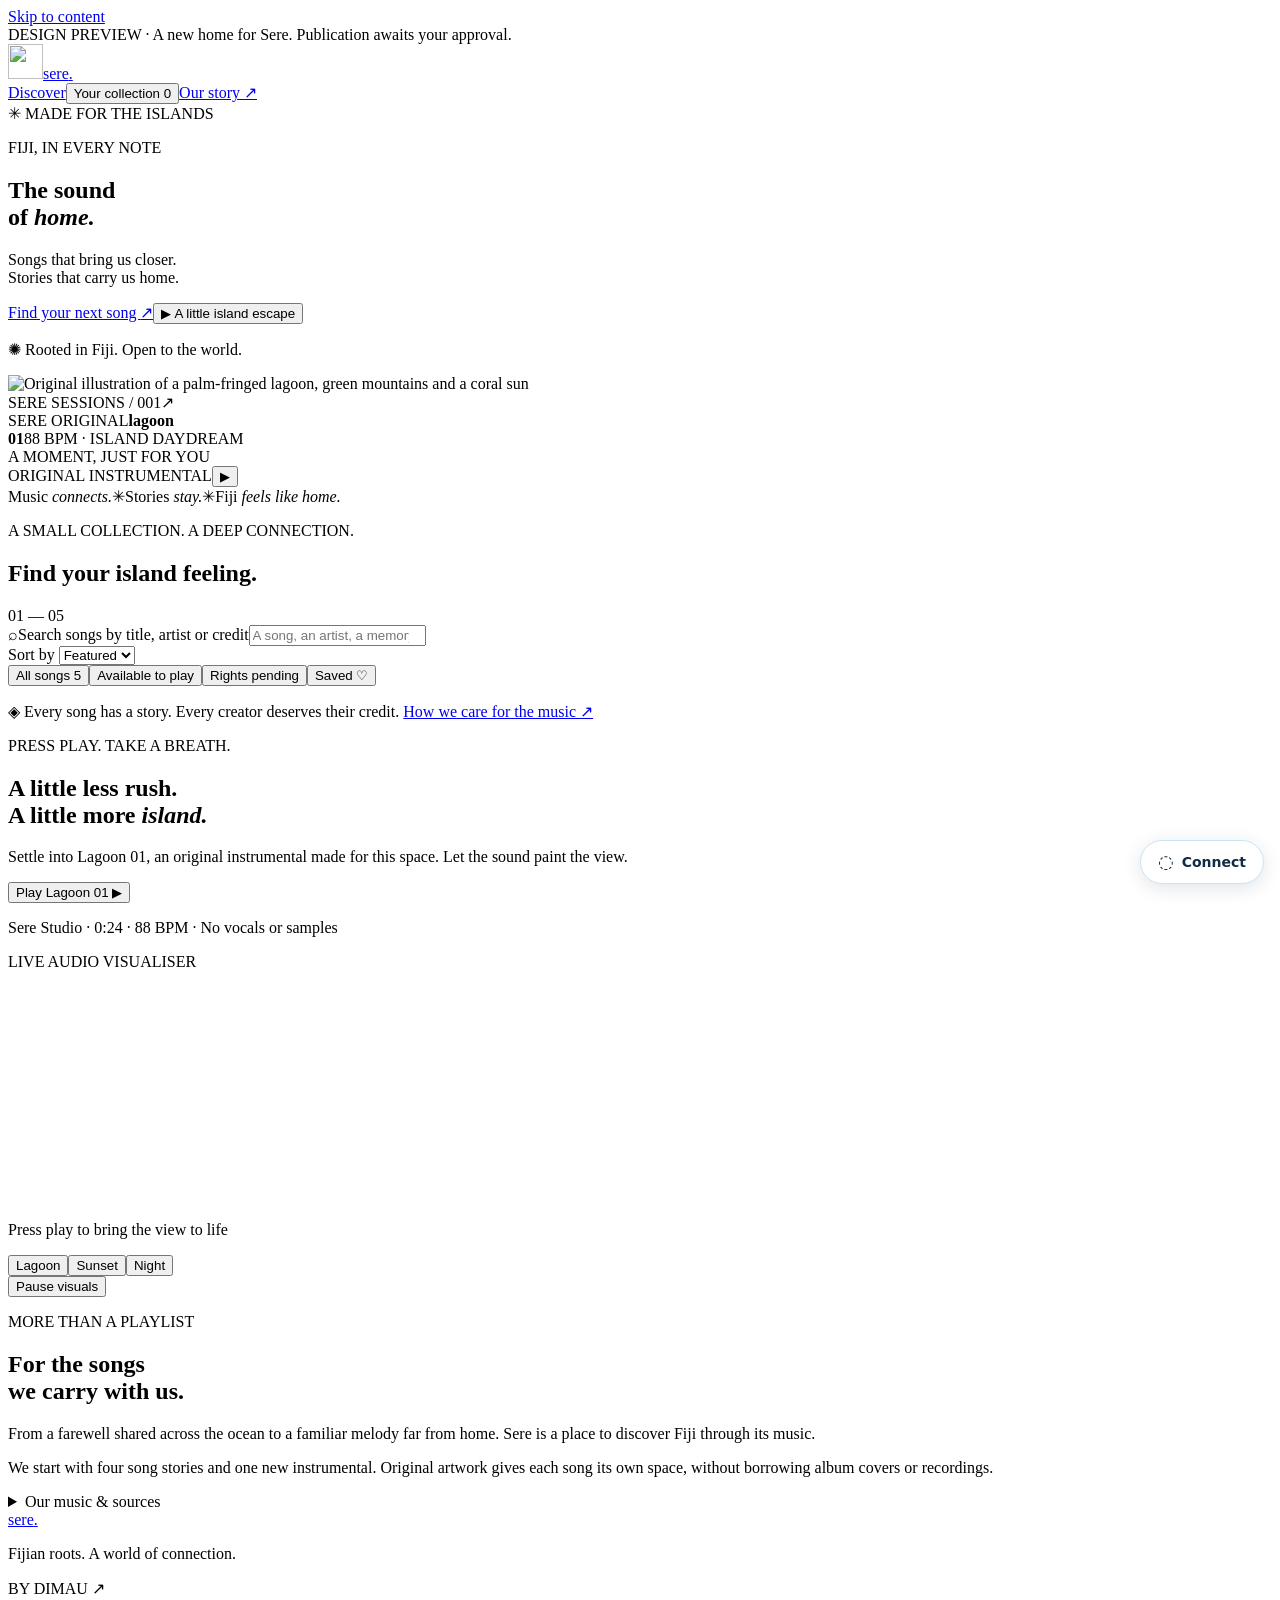
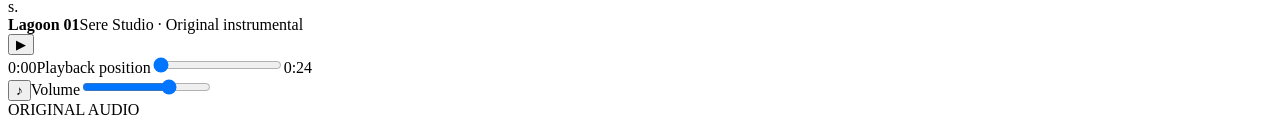
==== index.html @ 414329f2 "Add shared community chat, groups, boards and call entry points" ====
<!doctype html>
<html lang="en">
<head>
<meta charset="utf-8"><meta name="viewport" content="width=device-width,initial-scale=1">
<title>Sere — The sound of home</title>
<meta name="description" content="Discover Fiji through music. Explore song stories, save your favourites and unwind with an original Sere listening experience.">
<meta name="theme-color" content="#123e39"><meta name="robots" content="noindex,nofollow">
<meta property="og:title" content="Sere — The sound of home"><meta property="og:description" content="Fijian songs, stories and a little island feeling."><meta property="og:image" content="/assets/lagoon.svg">
<link rel="icon" type="image/svg+xml" href="assets/icon.svg"><link rel="stylesheet" href="style.css">
<script src="songs.js" defer></script><script src="rights.js" defer></script><script src="app.js" defer></script>
</head>
<body>
<a class="skip" href="#main">Skip to content</a>
<div class="preview-note">DESIGN PREVIEW <span>·</span> A new home for Sere. Publication awaits your approval.</div>
<header class="site-header wrap">
<a class="brand" href="#" aria-label="Sere home"><img src="assets/icon.svg" alt="" width="35" height="35"><span>sere<span class="brand-dot">.</span></span></a>
<nav aria-label="Main navigation"><a class="nav-active" href="#discover">Discover</a><button id="saved-nav" type="button">Your collection <span id="saved-count">0</span></button><a href="#about">Our story <span aria-hidden="true">↗</span></a></nav>
<span class="origin"><span aria-hidden="true">✳</span> MADE FOR THE ISLANDS</span>
</header>
<main id="main" class="wrap" tabindex="-1">
<section class="hero" aria-labelledby="hero-title">
<div class="hero-copy"><p class="eyebrow"><span class="small-line"></span> FIJI, IN EVERY NOTE</p><h1 id="hero-title">The sound<br>of <em>home.</em></h1><p class="hero-description">Songs that bring us closer.<br>Stories that carry us home.</p><div class="hero-actions"><a class="button primary" href="#discover">Find your next song <span aria-hidden="true">↗</span></a><button class="text-button" id="hero-play" type="button"><span class="play-round" aria-hidden="true">▶</span> A little island escape</button></div><p class="hero-footnote"><span aria-hidden="true">✺</span> Rooted in Fiji. Open to the world.</p></div>
<div class="hero-art" id="hero-art"><img class="lagoon" src="assets/lagoon.svg" width="900" height="740" alt="Original illustration of a palm-fringed lagoon, green mountains and a coral sun"><div class="art-top"><span>SERE SESSIONS / 001</span><span aria-hidden="true">↗</span></div><div class="vinyl" aria-hidden="true"><div class="record-label"><span>SERE ORIGINAL</span><strong>lagoon<br>01</strong><span>88 BPM · ISLAND DAYDREAM</span></div></div><span class="art-side" aria-hidden="true">A MOMENT, JUST FOR YOU</span><div class="art-bottom"><span class="art-capsule"><span class="status-dot"></span> ORIGINAL INSTRUMENTAL</span><button id="art-play" type="button" class="art-play" aria-label="Play Lagoon 01">▶</button></div></div>
</section>
<div class="culture-strip" aria-label="Sere values"><span>Music <i>connects.</i></span><span class="strip-flower" aria-hidden="true">✳</span><span>Stories <i>stay.</i></span><span class="strip-flower" aria-hidden="true">✳</span><span>Fiji <i>feels like home.</i></span></div>
<section id="discover" class="discovery" aria-labelledby="discover-title">
<div class="section-heading"><div><p class="eyebrow">A SMALL COLLECTION. A DEEP CONNECTION.</p><h2 id="discover-title">Find your island feeling<span class="green-dot">.</span></h2></div><span class="collection-number">01 — 05</span></div>
<div class="search-row"><div class="search-box"><span aria-hidden="true">⌕</span><label class="sr-only" for="q">Search songs by title, artist or credit</label><input id="q" type="search" placeholder="A song, an artist, a memory…" autocomplete="off"><button id="clear-search" type="button" aria-label="Clear search" hidden>×</button></div><label class="sort-label" for="sort">Sort by <select id="sort"><option value="featured">Featured</option><option value="az">Title A–Z</option></select></label></div>
<div class="filter-row"><div class="filters" role="group" aria-label="Filter collection"><button class="chip active" data-filter="all" aria-pressed="true">All songs <span>5</span></button><button class="chip" data-filter="available" aria-pressed="false">Available to play</button><button class="chip" data-filter="pending" aria-pressed="false">Rights pending</button><button class="chip" data-filter="saved" aria-pressed="false">Saved <span aria-hidden="true">♡</span></button></div><p id="count" class="count" role="status" aria-live="polite"></p></div>
<div id="songs" class="song-grid"></div>
<div id="empty" class="empty" hidden><span aria-hidden="true">⌕</span><h3>No songs here just yet</h3><p id="empty-copy">Try another title or artist, or explore the whole collection.</p><button id="reset" class="button primary" type="button">Explore all songs</button></div>
<noscript><link rel="stylesheet" href="noscript.css"><p class="notice">Enable JavaScript for interactive search and saved songs. The original instrumental is available below. Existing references: <a href="https://www.foreignaffairs.gov.fj/fiji-embassy-in-brussels-belgium/national-anthem-of-fiji/">Meda Dau Doka</a>, <a href="https://en.wikipedia.org/wiki/Isa_Lei">Isa Lei</a>, <a href="https://traditionalfijiansongs.wordpress.com/2019/05/12/bula-maleya/">Bula Maleya</a>, <a href="https://www.youtube.com/watch?v=ndhne14rzJs">Loma ni Buca</a>.</p></noscript>
<p class="collection-note"><span aria-hidden="true">◈</span> Every song has a story. Every creator deserves their credit. <a href="#about">How we care for the music <span aria-hidden="true">↗</span></a></p>
</section>
<section class="session" id="session" aria-labelledby="session-title"><div class="session-copy"><p class="eyebrow">PRESS PLAY. TAKE A BREATH.</p><h2 id="session-title">A little less rush.<br>A little more <em>island.</em></h2><p>Settle into Lagoon 01, an original instrumental made for this space. Let the sound paint the view.</p><button class="button light" id="session-play" type="button">Play Lagoon 01 <span aria-hidden="true">▶</span></button><p class="session-meta">Sere Studio · 0:24 · 88 BPM · No vocals or samples</p></div><div class="session-visual" id="session-visual"><span class="visual-label">LIVE AUDIO VISUALISER</span><div class="visual-sun" aria-hidden="true"></div><canvas id="visualiser" width="600" height="230" aria-label="Audio spectrum visualisation, decorative"></canvas><p class="visual-prompt" id="visual-prompt">Press play to bring the view to life</p><div class="visual-controls"><div role="group" aria-label="Visualiser colour"><button class="scene active" data-scene="lagoon" aria-pressed="true">Lagoon</button><button class="scene" data-scene="sunset" aria-pressed="false">Sunset</button><button class="scene" data-scene="night" aria-pressed="false">Night</button></div><button id="motion" class="motion" type="button" aria-pressed="false">Pause visuals</button></div></div></section>
<section class="about" id="about" aria-labelledby="about-title"><div><p class="eyebrow">MORE THAN A PLAYLIST</p><h2 id="about-title">For the songs<br>we carry with us.</h2></div><div><p class="about-lead">From a farewell shared across the ocean to a familiar melody far from home. Sere is a place to discover Fiji through its music.</p><p>We start with four song stories and one new instrumental. Original artwork gives each song its own space, without borrowing album covers or recordings.</p><details><summary>Our music &amp; sources</summary><p>“Available to play” means Sere has an original or documented licensed recording. “Rights pending” means you can explore the song’s credits and reference, while lyrics, translations and recordings stay out of this preview until rights evidence is recorded. A source link is attribution, not a licence. The supplied catalogue is preserved in the repository.</p><p>Lagoon 01 is a new, computer-sequenced instrumental, without samples, vocals or a traditional-song claim. The illustrations and abstract cover designs were created for Sere.</p></details></div></section>
<footer><a class="brand" href="#" aria-label="Sere home">sere<span class="brand-dot">.</span></a><p>Fijian roots. A world of connection.</p><span>BY DIMAU <span aria-hidden="true">↗</span></span></footer>
</main>
<div class="player" role="region" aria-label="Music player"><div class="now-playing"><div class="mini-cover" aria-hidden="true">s.</div><div><strong>Lagoon 01</strong><span>Sere Studio · Original instrumental</span></div></div><button id="player-play" class="transport" type="button" aria-label="Play Lagoon 01">▶</button><div class="seek-group"><output id="elapsed" for="seek">0:00</output><label class="sr-only" for="seek">Playback position</label><input id="seek" type="range" min="0" max="24" step="0.1" value="0" aria-valuetext="0 minutes 0 seconds"><span id="duration">0:24</span></div><div class="volume-group"><button id="mute" type="button" aria-label="Mute audio" aria-pressed="false">♪</button><label class="sr-only" for="volume">Volume</label><input id="volume" type="range" min="0" max="1" step="0.05" value="0.7"></div><span class="player-original">ORIGINAL AUDIO</span></div>
<audio id="audio" src="assets/lagoon-01.mp3" preload="none" controls hidden></audio>
<dialog id="song-dialog" aria-labelledby="dialog-title"><button id="close-dialog" class="dialog-close" type="button" aria-label="Close song details">×</button><div id="dialog-content"></div></dialog>
<p class="toast" id="toast" role="status" aria-live="polite"></p>
<script src="/dimau-connect.js?v=20261025" data-app="sere" data-label="Sere" defer></script>
</body></html>
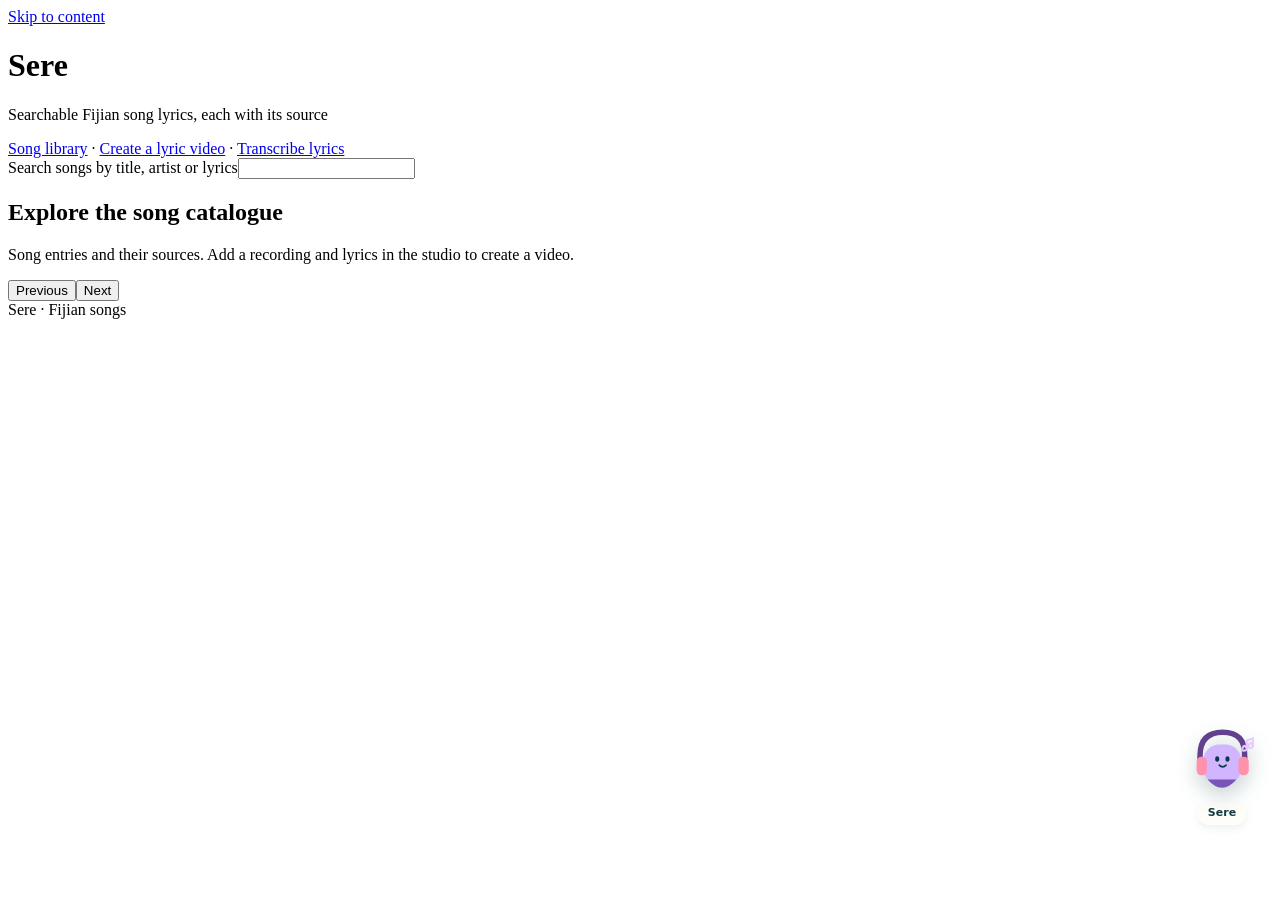
==== commit 366c34bc: "Install the customised Dimau app companion" ====
--- a/index.html
+++ b/index.html
@@ -1,44 +1,7 @@
-<!doctype html>
-<html lang="en">
-<head>
-<meta charset="utf-8"><meta name="viewport" content="width=device-width,initial-scale=1">
-<title>Sere — The sound of home</title>
-<meta name="description" content="Discover Fiji through music. Explore song stories, save your favourites and unwind with an original Sere listening experience.">
-<meta name="theme-color" content="#123e39"><meta name="robots" content="noindex,nofollow">
-<meta property="og:title" content="Sere — The sound of home"><meta property="og:description" content="Fijian songs, stories and a little island feeling."><meta property="og:image" content="/assets/lagoon.svg">
-<link rel="icon" type="image/svg+xml" href="assets/icon.svg"><link rel="stylesheet" href="style.css">
-<script src="songs.js" defer></script><script src="rights.js" defer></script><script src="app.js" defer></script>
-</head>
-<body>
-<a class="skip" href="#main">Skip to content</a>
-<div class="preview-note">DESIGN PREVIEW <span>·</span> A new home for Sere. Publication awaits your approval.</div>
-<header class="site-header wrap">
-<a class="brand" href="#" aria-label="Sere home"><img src="assets/icon.svg" alt="" width="35" height="35"><span>sere<span class="brand-dot">.</span></span></a>
-<nav aria-label="Main navigation"><a class="nav-active" href="#discover">Discover</a><button id="saved-nav" type="button">Your collection <span id="saved-count">0</span></button><a href="#about">Our story <span aria-hidden="true">↗</span></a></nav>
-<span class="origin"><span aria-hidden="true">✳</span> MADE FOR THE ISLANDS</span>
-</header>
-<main id="main" class="wrap" tabindex="-1">
-<section class="hero" aria-labelledby="hero-title">
-<div class="hero-copy"><p class="eyebrow"><span class="small-line"></span> FIJI, IN EVERY NOTE</p><h1 id="hero-title">The sound<br>of <em>home.</em></h1><p class="hero-description">Songs that bring us closer.<br>Stories that carry us home.</p><div class="hero-actions"><a class="button primary" href="#discover">Find your next song <span aria-hidden="true">↗</span></a><button class="text-button" id="hero-play" type="button"><span class="play-round" aria-hidden="true">▶</span> A little island escape</button></div><p class="hero-footnote"><span aria-hidden="true">✺</span> Rooted in Fiji. Open to the world.</p></div>
-<div class="hero-art" id="hero-art"><img class="lagoon" src="assets/lagoon.svg" width="900" height="740" alt="Original illustration of a palm-fringed lagoon, green mountains and a coral sun"><div class="art-top"><span>SERE SESSIONS / 001</span><span aria-hidden="true">↗</span></div><div class="vinyl" aria-hidden="true"><div class="record-label"><span>SERE ORIGINAL</span><strong>lagoon<br>01</strong><span>88 BPM · ISLAND DAYDREAM</span></div></div><span class="art-side" aria-hidden="true">A MOMENT, JUST FOR YOU</span><div class="art-bottom"><span class="art-capsule"><span class="status-dot"></span> ORIGINAL INSTRUMENTAL</span><button id="art-play" type="button" class="art-play" aria-label="Play Lagoon 01">▶</button></div></div>
-</section>
-<div class="culture-strip" aria-label="Sere values"><span>Music <i>connects.</i></span><span class="strip-flower" aria-hidden="true">✳</span><span>Stories <i>stay.</i></span><span class="strip-flower" aria-hidden="true">✳</span><span>Fiji <i>feels like home.</i></span></div>
-<section id="discover" class="discovery" aria-labelledby="discover-title">
-<div class="section-heading"><div><p class="eyebrow">A SMALL COLLECTION. A DEEP CONNECTION.</p><h2 id="discover-title">Find your island feeling<span class="green-dot">.</span></h2></div><span class="collection-number">01 — 05</span></div>
-<div class="search-row"><div class="search-box"><span aria-hidden="true">⌕</span><label class="sr-only" for="q">Search songs by title, artist or credit</label><input id="q" type="search" placeholder="A song, an artist, a memory…" autocomplete="off"><button id="clear-search" type="button" aria-label="Clear search" hidden>×</button></div><label class="sort-label" for="sort">Sort by <select id="sort"><option value="featured">Featured</option><option value="az">Title A–Z</option></select></label></div>
-<div class="filter-row"><div class="filters" role="group" aria-label="Filter collection"><button class="chip active" data-filter="all" aria-pressed="true">All songs <span>5</span></button><button class="chip" data-filter="available" aria-pressed="false">Available to play</button><button class="chip" data-filter="pending" aria-pressed="false">Rights pending</button><button class="chip" data-filter="saved" aria-pressed="false">Saved <span aria-hidden="true">♡</span></button></div><p id="count" class="count" role="status" aria-live="polite"></p></div>
-<div id="songs" class="song-grid"></div>
-<div id="empty" class="empty" hidden><span aria-hidden="true">⌕</span><h3>No songs here just yet</h3><p id="empty-copy">Try another title or artist, or explore the whole collection.</p><button id="reset" class="button primary" type="button">Explore all songs</button></div>
-<noscript><link rel="stylesheet" href="noscript.css"><p class="notice">Enable JavaScript for interactive search and saved songs. The original instrumental is available below. Existing references: <a href="https://www.foreignaffairs.gov.fj/fiji-embassy-in-brussels-belgium/national-anthem-of-fiji/">Meda Dau Doka</a>, <a href="https://en.wikipedia.org/wiki/Isa_Lei">Isa Lei</a>, <a href="https://traditionalfijiansongs.wordpress.com/2019/05/12/bula-maleya/">Bula Maleya</a>, <a href="https://www.youtube.com/watch?v=ndhne14rzJs">Loma ni Buca</a>.</p></noscript>
-<p class="collection-note"><span aria-hidden="true">◈</span> Every song has a story. Every creator deserves their credit. <a href="#about">How we care for the music <span aria-hidden="true">↗</span></a></p>
-</section>
-<section class="session" id="session" aria-labelledby="session-title"><div class="session-copy"><p class="eyebrow">PRESS PLAY. TAKE A BREATH.</p><h2 id="session-title">A little less rush.<br>A little more <em>island.</em></h2><p>Settle into Lagoon 01, an original instrumental made for this space. Let the sound paint the view.</p><button class="button light" id="session-play" type="button">Play Lagoon 01 <span aria-hidden="true">▶</span></button><p class="session-meta">Sere Studio · 0:24 · 88 BPM · No vocals or samples</p></div><div class="session-visual" id="session-visual"><span class="visual-label">LIVE AUDIO VISUALISER</span><div class="visual-sun" aria-hidden="true"></div><canvas id="visualiser" width="600" height="230" aria-label="Audio spectrum visualisation, decorative"></canvas><p class="visual-prompt" id="visual-prompt">Press play to bring the view to life</p><div class="visual-controls"><div role="group" aria-label="Visualiser colour"><button class="scene active" data-scene="lagoon" aria-pressed="true">Lagoon</button><button class="scene" data-scene="sunset" aria-pressed="false">Sunset</button><button class="scene" data-scene="night" aria-pressed="false">Night</button></div><button id="motion" class="motion" type="button" aria-pressed="false">Pause visuals</button></div></div></section>
-<section class="about" id="about" aria-labelledby="about-title"><div><p class="eyebrow">MORE THAN A PLAYLIST</p><h2 id="about-title">For the songs<br>we carry with us.</h2></div><div><p class="about-lead">From a farewell shared across the ocean to a familiar melody far from home. Sere is a place to discover Fiji through its music.</p><p>We start with four song stories and one new instrumental. Original artwork gives each song its own space, without borrowing album covers or recordings.</p><details><summary>Our music &amp; sources</summary><p>“Available to play” means Sere has an original or documented licensed recording. “Rights pending” means you can explore the song’s credits and reference, while lyrics, translations and recordings stay out of this preview until rights evidence is recorded. A source link is attribution, not a licence. The supplied catalogue is preserved in the repository.</p><p>Lagoon 01 is a new, computer-sequenced instrumental, without samples, vocals or a traditional-song claim. The illustrations and abstract cover designs were created for Sere.</p></details></div></section>
-<footer><a class="brand" href="#" aria-label="Sere home">sere<span class="brand-dot">.</span></a><p>Fijian roots. A world of connection.</p><span>BY DIMAU <span aria-hidden="true">↗</span></span></footer>
-</main>
-<div class="player" role="region" aria-label="Music player"><div class="now-playing"><div class="mini-cover" aria-hidden="true">s.</div><div><strong>Lagoon 01</strong><span>Sere Studio · Original instrumental</span></div></div><button id="player-play" class="transport" type="button" aria-label="Play Lagoon 01">▶</button><div class="seek-group"><output id="elapsed" for="seek">0:00</output><label class="sr-only" for="seek">Playback position</label><input id="seek" type="range" min="0" max="24" step="0.1" value="0" aria-valuetext="0 minutes 0 seconds"><span id="duration">0:24</span></div><div class="volume-group"><button id="mute" type="button" aria-label="Mute audio" aria-pressed="false">♪</button><label class="sr-only" for="volume">Volume</label><input id="volume" type="range" min="0" max="1" step="0.05" value="0.7"></div><span class="player-original">ORIGINAL AUDIO</span></div>
-<audio id="audio" src="assets/lagoon-01.mp3" preload="none" controls hidden></audio>
-<dialog id="song-dialog" aria-labelledby="dialog-title"><button id="close-dialog" class="dialog-close" type="button" aria-label="Close song details">×</button><div id="dialog-content"></div></dialog>
-<p class="toast" id="toast" role="status" aria-live="polite"></p>
-<script src="/dimau-connect.js?v=20261025" data-app="sere" data-label="Sere" defer></script>
+<!doctype html><html lang="en"><head><meta charset="utf-8"><meta name="viewport" content="width=device-width,initial-scale=1"><title>Sere</title><link rel="stylesheet" href="style.css"></head>
+<body><a class="skip" href="#main">Skip to content</a><header><h1>Sere</h1><p>Searchable Fijian song lyrics, each with its source</p><nav aria-label="Main"><a href="index.html" aria-current="page">Song library</a> · <a href="studio.html">Create a lyric video</a> · <a href="studio.html?output=lyrics">Transcribe lyrics</a></nav></header>
+<main id="main"><label for="q">Search songs by title, artist or lyrics</label><input id="q" type="search" autocomplete="off"><p id="count" aria-live="polite"></p><ul id="list"></ul><div id="songs"></div><section aria-labelledby="catalogue-heading"><h2 id="catalogue-heading">Explore the song catalogue</h2><p id="catalogue-overview">Song entries and their sources. Add a recording and lyrics in the studio to create a video.</p><p id="catalogue-count" aria-live="polite"></p><nav class="catalogue-pages" aria-label="Catalogue pages"><button type="button" id="catalogue-previous" aria-controls="catalogue">Previous</button><span id="catalogue-page"></span><button type="button" id="catalogue-next" aria-controls="catalogue">Next</button></nav><div id="catalogue"></div></section></main>
+<footer>Sere · Fijian songs</footer>
+<script src="songs.js"></script><script src="catalogue.js"></script><script src="app.js"></script><script src="/dimau-companion.js?v=20261025b" data-app="sere" defer></script>
 </body></html>
+
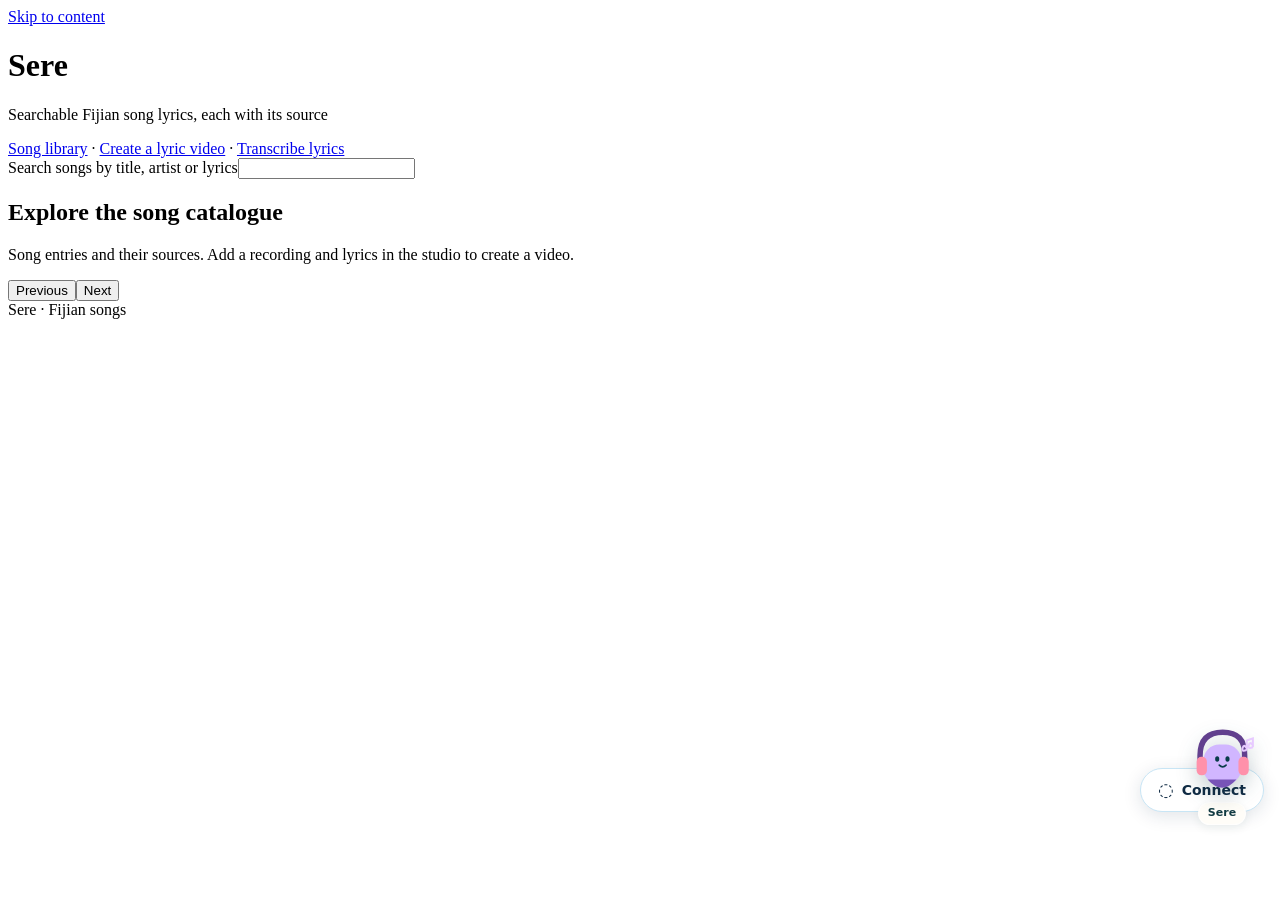
==== commit e4125a86: "Add isolated shared audio and video call entry" ====
--- a/index.html
+++ b/index.html
@@ -3,5 +3,6 @@
 <main id="main"><label for="q">Search songs by title, artist or lyrics</label><input id="q" type="search" autocomplete="off"><p id="count" aria-live="polite"></p><ul id="list"></ul><div id="songs"></div><section aria-labelledby="catalogue-heading"><h2 id="catalogue-heading">Explore the song catalogue</h2><p id="catalogue-overview">Song entries and their sources. Add a recording and lyrics in the studio to create a video.</p><p id="catalogue-count" aria-live="polite"></p><nav class="catalogue-pages" aria-label="Catalogue pages"><button type="button" id="catalogue-previous" aria-controls="catalogue">Previous</button><span id="catalogue-page"></span><button type="button" id="catalogue-next" aria-controls="catalogue">Next</button></nav><div id="catalogue"></div></section></main>
 <footer>Sere · Fijian songs</footer>
 <script src="songs.js"></script><script src="catalogue.js"></script><script src="app.js"></script><script src="/dimau-companion.js?v=20261025b" data-app="sere" defer></script>
+<script src="/dimau-connect.js?v=20261025-video" data-app="sere" data-label="Sere" defer></script>
 </body></html>
 
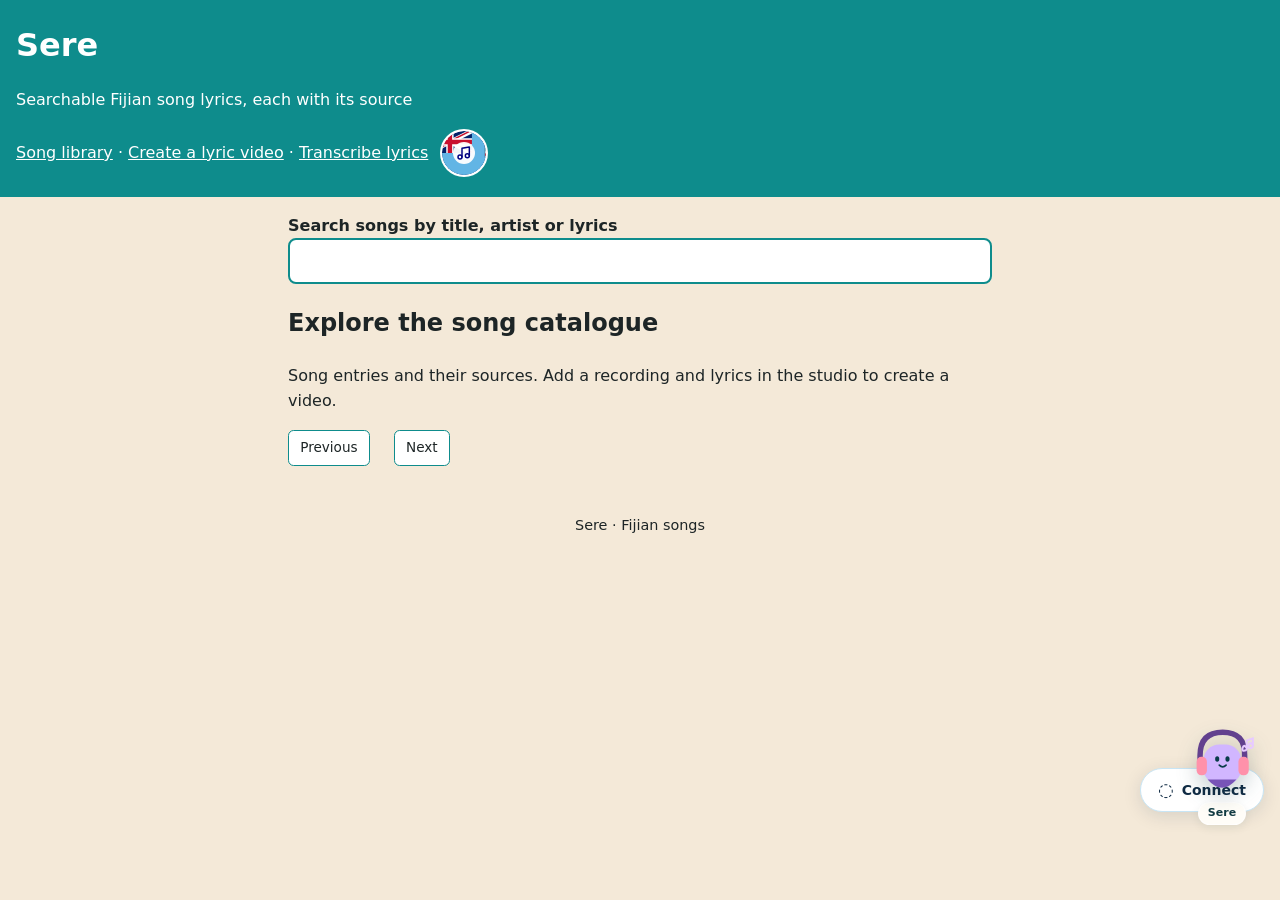
==== commit 442e83b6: "Connect the shared public Supabase music library" ====
--- a/index.html
+++ b/index.html
@@ -1,8 +1,10 @@
-<!doctype html><html lang="en"><head><meta charset="utf-8"><meta name="viewport" content="width=device-width,initial-scale=1"><title>Sere</title><link rel="stylesheet" href="style.css"></head>
-<body><a class="skip" href="#main">Skip to content</a><header><h1>Sere</h1><p>Searchable Fijian song lyrics, each with its source</p><nav aria-label="Main"><a href="index.html" aria-current="page">Song library</a> · <a href="studio.html">Create a lyric video</a> · <a href="studio.html?output=lyrics">Transcribe lyrics</a></nav></header>
+<!doctype html><html lang="en"><head><meta charset="utf-8"><meta name="viewport" content="width=device-width,initial-scale=1"><title>Sere</title><link rel="stylesheet" href="style.css"><link rel="stylesheet" href="/shared-music/launcher.css?v=20261026-1">
+</head>
+<body><a class="skip" href="#main">Skip to content</a><header><h1>Sere</h1><p>Searchable Fijian song lyrics, each with its source</p><div class="shared-music-header-actions"><nav aria-label="Main"><a href="index.html" aria-current="page">Song library</a> · <a href="studio.html">Create a lyric video</a> · <a href="studio.html?output=lyrics">Transcribe lyrics</a></nav><span data-shared-music-slot></span></div></header>
 <main id="main"><label for="q">Search songs by title, artist or lyrics</label><input id="q" type="search" autocomplete="off"><p id="count" aria-live="polite"></p><ul id="list"></ul><div id="songs"></div><section aria-labelledby="catalogue-heading"><h2 id="catalogue-heading">Explore the song catalogue</h2><p id="catalogue-overview">Song entries and their sources. Add a recording and lyrics in the studio to create a video.</p><p id="catalogue-count" aria-live="polite"></p><nav class="catalogue-pages" aria-label="Catalogue pages"><button type="button" id="catalogue-previous" aria-controls="catalogue">Previous</button><span id="catalogue-page"></span><button type="button" id="catalogue-next" aria-controls="catalogue">Next</button></nav><div id="catalogue"></div></section></main>
 <footer>Sere · Fijian songs</footer>
 <script src="songs.js"></script><script src="catalogue.js"></script><script src="app.js"></script><script src="/dimau-companion.js?v=20261025b" data-app="sere" defer></script>
 <script src="/dimau-connect.js?v=20261025-video" data-app="sere" data-label="Sere" defer></script>
+<script src="/shared-music/launcher.js?v=20261026-1" defer></script>
 </body></html>
 
--- a/style.css
+++ b/style.css
@@ -0,0 +1,14 @@
+:root{--teal:#0E8C8C;--coral:#FF6F59;--sand:#F4E9D8;--ink:#1d2526}
+*{box-sizing:border-box}body{margin:0;font:1rem/1.6 system-ui,sans-serif;background:var(--sand);color:var(--ink)}
+header{background:var(--teal);color:#fff;padding:1.25rem 1rem}header h1{margin:0}main{max-width:46rem;margin:auto;padding:1rem}
+label{display:block;font-weight:600}input{width:100%;padding:.75rem;font-size:1rem;border:2px solid var(--teal);border-radius:.5rem}
+input:focus,a:focus{outline:3px solid var(--coral);outline-offset:2px}a{color:#0a6b6b}
+#list{padding-left:1.2rem}article{background:#fff;border-left:5px solid var(--coral);border-radius:.5rem;padding:1rem;margin:1rem 0}
+pre{white-space:pre-wrap;font:inherit}.skip{position:absolute;left:-999px}.skip:focus{left:1rem;top:1rem;background:#fff;padding:.5rem}
+footer{text-align:center;padding:1rem;font-size:.9rem}
+header nav a{color:#fff}header nav a:focus{outline-color:#fff}.studio-link{display:inline-block;background:var(--teal);color:#fff;border-radius:.45rem;padding:.5rem .8rem;text-decoration:none}.catalogue-card{border-left-color:var(--teal);padding:.8rem 1rem}.catalogue-card h3{margin:0}.catalogue-card p{margin:.35rem 0;font-size:.88rem}#catalogue{display:grid;grid-template-columns:repeat(auto-fit,minmax(260px,1fr));gap:.75rem}#catalogue article{margin:0}
+.catalogue-pages{display:flex;gap:.75rem;align-items:center;margin:1rem 0;font-size:.85rem}.catalogue-pages button{font:inherit;padding:.4rem .7rem;border:1px solid var(--teal);border-radius:.35rem;background:#fff;color:var(--ink);cursor:pointer}.catalogue-pages button:disabled{opacity:.45;cursor:default}
+
+
+/* Keep the optional public music entry beside native lyrics navigation. */
+.shared-music-header-actions{display:flex;align-items:center;flex-wrap:wrap;gap:12px}
--- a/shared-music/launcher.css
+++ b/shared-music/launcher.css
@@ -0,0 +1 @@
+[data-shared-music-slot]{display:inline-flex;align-items:center;justify-content:center;min-width:48px;min-height:48px;vertical-align:middle}.dsm-launcher-button{display:inline-grid;place-items:center;width:48px;height:48px;min-width:48px;min-height:48px;padding:2px;border:0;border-radius:50%;background:#fff;color:#10324d;cursor:pointer}.dsm-launcher-button img{display:block;width:44px;height:44px;border-radius:50%;animation:dsm-spin 12s linear infinite;animation-play-state:paused}.dsm-launcher-button[data-shared-music-playing=true] img{animation-play-state:running}.dsm-launcher-button:focus-visible{outline:3px solid #006b8c;outline-offset:3px}.dsm-launcher-button[data-shared-music-error]{outline:2px solid #a13b19}@keyframes dsm-spin{to{transform:rotate(360deg)}}@media(prefers-reduced-motion:reduce){.dsm-launcher-button img{animation:none}}
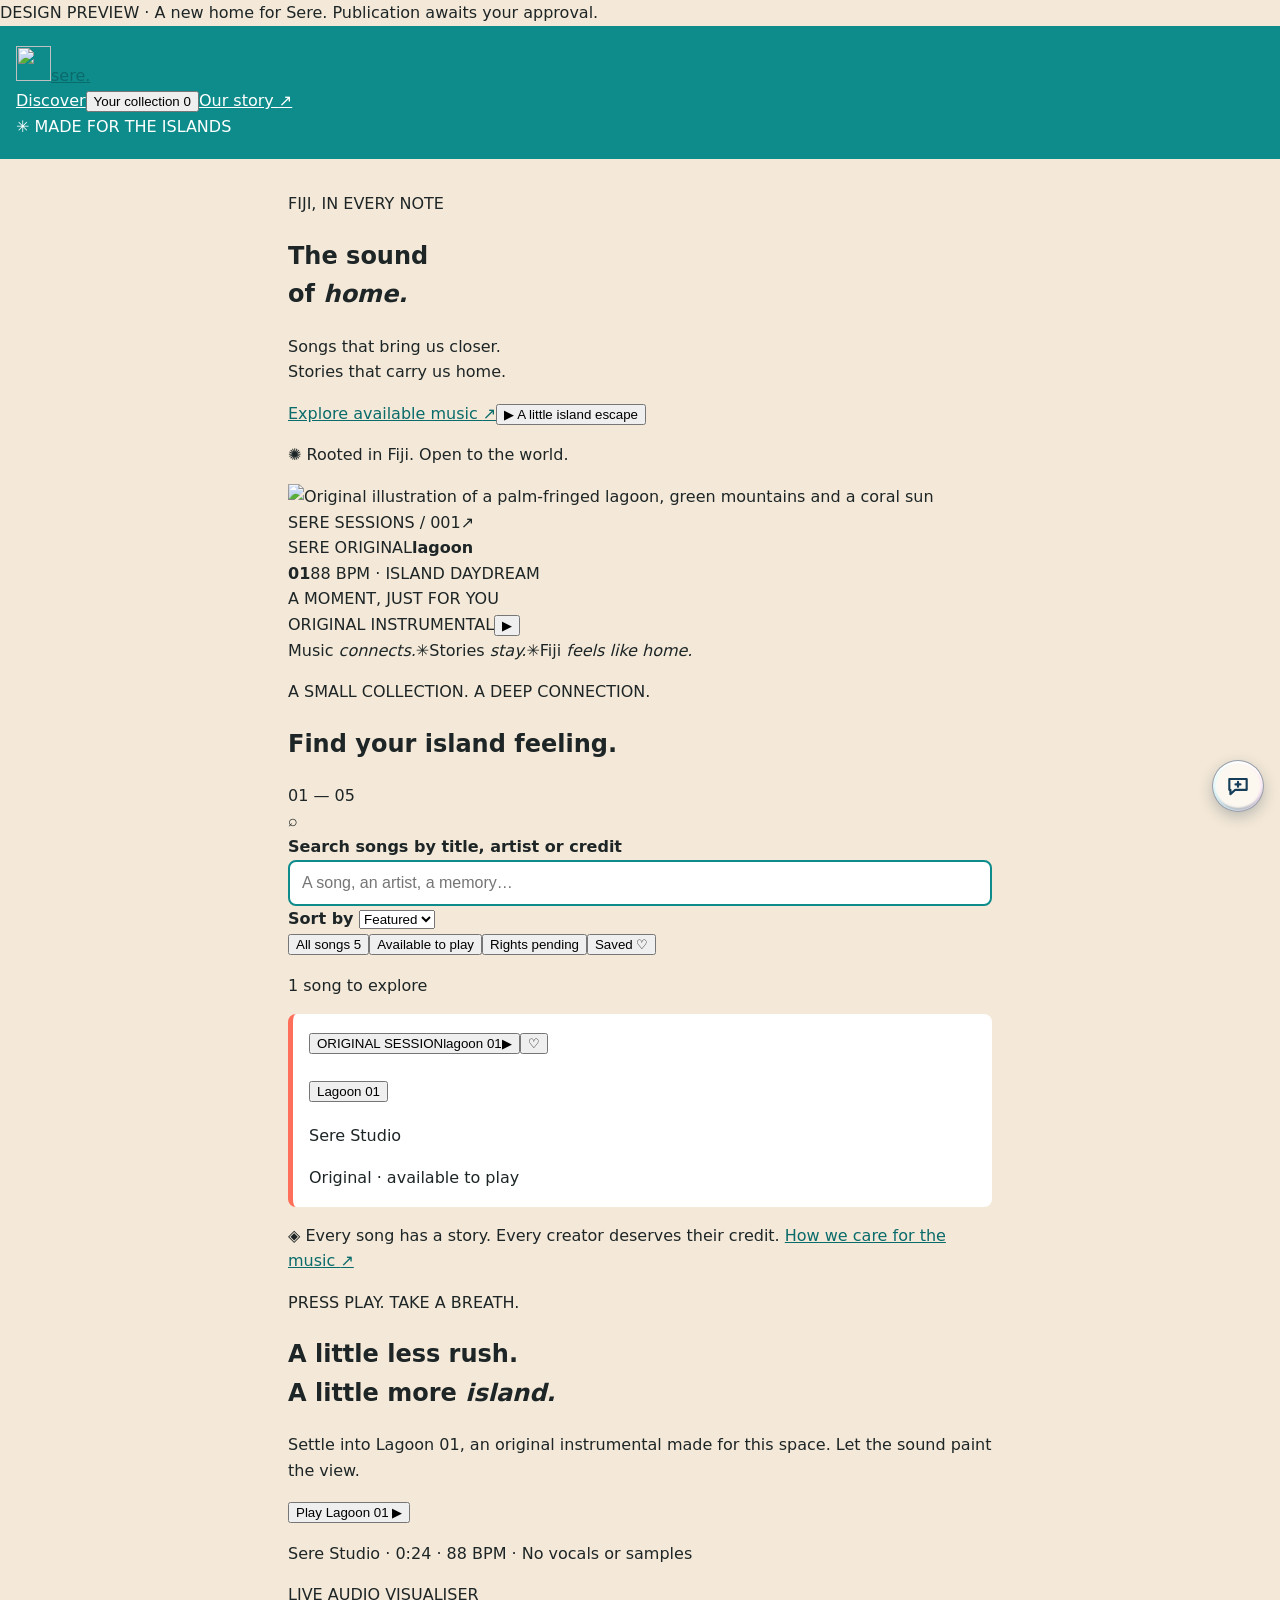
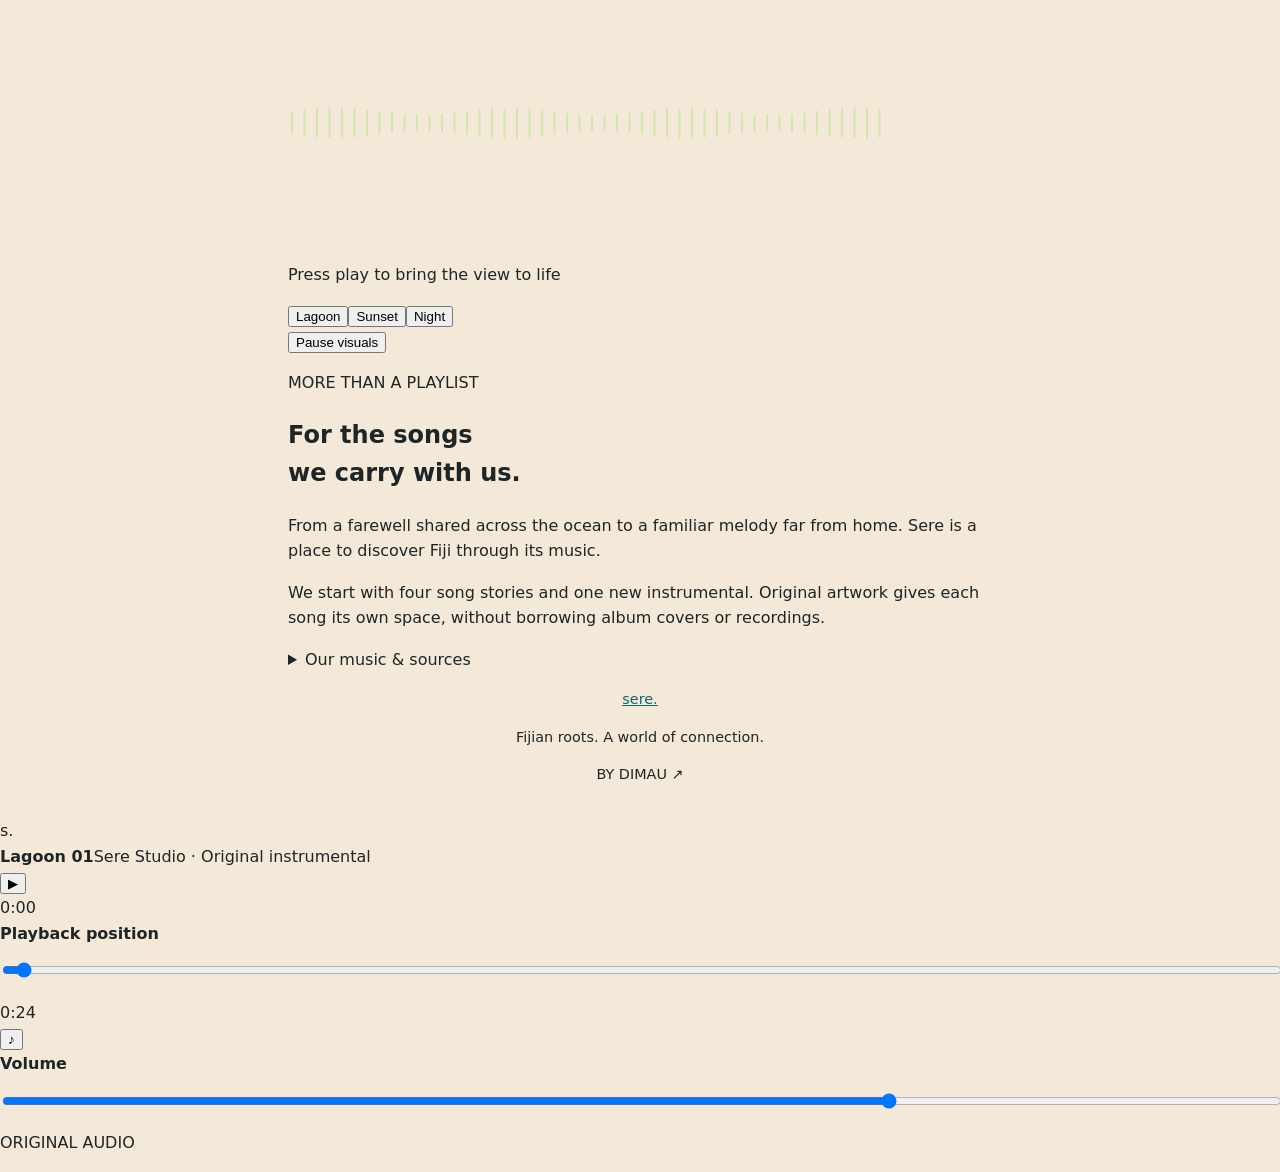
==== commit 5a2d4dea: "Make the held preview discovery action follow actual saved songs" ====
--- a/index.html
+++ b/index.html
@@ -1,10 +1,45 @@
-<!doctype html><html lang="en"><head><meta charset="utf-8"><meta name="viewport" content="width=device-width,initial-scale=1"><title>Sere</title><link rel="stylesheet" href="style.css"><link rel="stylesheet" href="/shared-music/launcher.css?v=20261026-1">
+<!doctype html>
+<html lang="en">
+<head>
+<meta charset="utf-8"><meta name="viewport" content="width=device-width,initial-scale=1">
+<title>Sere — The sound of home</title>
+<meta name="description" content="Discover Fiji through music. Explore song stories, save your favourites and unwind with an original Sere listening experience.">
+<meta name="theme-color" content="#123e39"><meta name="robots" content="noindex,nofollow">
+<meta property="og:title" content="Sere — The sound of home"><meta property="og:description" content="Fijian songs, stories and a little island feeling."><meta property="og:image" content="/assets/lagoon.svg">
+<link rel="icon" type="image/svg+xml" href="assets/icon.svg"><link rel="stylesheet" href="style.css">
+<script src="songs.js" defer></script><script src="rights.js" defer></script><script src="app.js" defer></script>
 </head>
-<body><a class="skip" href="#main">Skip to content</a><header><h1>Sere</h1><p>Searchable Fijian song lyrics, each with its source</p><div class="shared-music-header-actions"><nav aria-label="Main"><a href="index.html" aria-current="page">Song library</a> · <a href="studio.html">Create a lyric video</a> · <a href="studio.html?output=lyrics">Transcribe lyrics</a></nav><span data-shared-music-slot></span></div></header>
-<main id="main"><label for="q">Search songs by title, artist or lyrics</label><input id="q" type="search" autocomplete="off"><p id="count" aria-live="polite"></p><ul id="list"></ul><div id="songs"></div><section aria-labelledby="catalogue-heading"><h2 id="catalogue-heading">Explore the song catalogue</h2><p id="catalogue-overview">Song entries and their sources. Add a recording and lyrics in the studio to create a video.</p><p id="catalogue-count" aria-live="polite"></p><nav class="catalogue-pages" aria-label="Catalogue pages"><button type="button" id="catalogue-previous" aria-controls="catalogue">Previous</button><span id="catalogue-page"></span><button type="button" id="catalogue-next" aria-controls="catalogue">Next</button></nav><div id="catalogue"></div></section></main>
-<footer>Sere · Fijian songs</footer>
-<script src="songs.js"></script><script src="catalogue.js"></script><script src="app.js"></script><script src="/dimau-companion.js?v=20261025b" data-app="sere" defer></script>
-<script src="/dimau-connect.js?v=20261025-video" data-app="sere" data-label="Sere" defer></script>
-<script src="/shared-music/launcher.js?v=20261026-1" defer></script>
+<body>
+<a class="skip" href="#main">Skip to content</a>
+<div class="preview-note">DESIGN PREVIEW <span>·</span> A new home for Sere. Publication awaits your approval.</div>
+<header class="site-header wrap">
+<a class="brand" href="#" aria-label="Sere home"><img src="assets/icon.svg" alt="" width="35" height="35"><span>sere<span class="brand-dot">.</span></span></a>
+<nav aria-label="Main navigation"><a class="nav-active" href="#discover">Discover</a><button id="saved-nav" type="button">Your collection <span id="saved-count">0</span></button><a href="#about">Our story <span aria-hidden="true">↗</span></a></nav>
+<span class="origin"><span aria-hidden="true">✳</span> MADE FOR THE ISLANDS</span>
+</header>
+<main id="main" class="wrap" tabindex="-1">
+<section class="hero" aria-labelledby="hero-title">
+<div class="hero-copy"><p class="eyebrow"><span class="small-line"></span> FIJI, IN EVERY NOTE</p><h1 id="hero-title">The sound<br>of <em>home.</em></h1><p class="hero-description">Songs that bring us closer.<br>Stories that carry us home.</p><div class="hero-actions"><a class="button primary" id="hero-discover" href="#discover">Explore available music <span aria-hidden="true">↗</span></a><button class="text-button" id="hero-play" type="button"><span class="play-round" aria-hidden="true">▶</span> A little island escape</button></div><p class="hero-footnote"><span aria-hidden="true">✺</span> Rooted in Fiji. Open to the world.</p></div>
+<div class="hero-art" id="hero-art"><img class="lagoon" src="assets/lagoon.svg" width="900" height="740" alt="Original illustration of a palm-fringed lagoon, green mountains and a coral sun"><div class="art-top"><span>SERE SESSIONS / 001</span><span aria-hidden="true">↗</span></div><div class="vinyl" aria-hidden="true"><div class="record-label"><span>SERE ORIGINAL</span><strong>lagoon<br>01</strong><span>88 BPM · ISLAND DAYDREAM</span></div></div><span class="art-side" aria-hidden="true">A MOMENT, JUST FOR YOU</span><div class="art-bottom"><span class="art-capsule"><span class="status-dot"></span> ORIGINAL INSTRUMENTAL</span><button id="art-play" type="button" class="art-play" aria-label="Play Lagoon 01">▶</button></div></div>
+</section>
+<div class="culture-strip" aria-label="Sere values"><span>Music <i>connects.</i></span><span class="strip-flower" aria-hidden="true">✳</span><span>Stories <i>stay.</i></span><span class="strip-flower" aria-hidden="true">✳</span><span>Fiji <i>feels like home.</i></span></div>
+<section id="discover" class="discovery" aria-labelledby="discover-title">
+<div class="section-heading"><div><p class="eyebrow">A SMALL COLLECTION. A DEEP CONNECTION.</p><h2 id="discover-title">Find your island feeling<span class="green-dot">.</span></h2></div><span class="collection-number">01 — 05</span></div>
+<div class="search-row"><div class="search-box"><span aria-hidden="true">⌕</span><label class="sr-only" for="q">Search songs by title, artist or credit</label><input id="q" type="search" placeholder="A song, an artist, a memory…" autocomplete="off"><button id="clear-search" type="button" aria-label="Clear search" hidden>×</button></div><label class="sort-label" for="sort">Sort by <select id="sort"><option value="featured">Featured</option><option value="az">Title A–Z</option></select></label></div>
+<div class="filter-row"><div class="filters" role="group" aria-label="Filter collection"><button class="chip active" data-filter="all" aria-pressed="true">All songs <span>5</span></button><button class="chip" data-filter="available" aria-pressed="false">Available to play</button><button class="chip" data-filter="pending" aria-pressed="false">Rights pending</button><button class="chip" data-filter="saved" aria-pressed="false">Saved <span aria-hidden="true">♡</span></button></div><p id="count" class="count" role="status" aria-live="polite"></p></div>
+<div id="songs" class="song-grid"></div>
+<div id="empty" class="empty" hidden><span aria-hidden="true">⌕</span><h3>No songs here just yet</h3><p id="empty-copy">Try another title or artist, or explore the whole collection.</p><button id="reset" class="button primary" type="button">Explore all songs</button></div>
+<noscript><link rel="stylesheet" href="noscript.css"><p class="notice">Enable JavaScript for interactive search and saved songs. The original instrumental is available below. Existing references: <a href="https://www.foreignaffairs.gov.fj/fiji-embassy-in-brussels-belgium/national-anthem-of-fiji/">Meda Dau Doka</a>, <a href="https://en.wikipedia.org/wiki/Isa_Lei">Isa Lei</a>, <a href="https://traditionalfijiansongs.wordpress.com/2019/05/12/bula-maleya/">Bula Maleya</a>, <a href="https://www.youtube.com/watch?v=ndhne14rzJs">Loma ni Buca</a>.</p></noscript>
+<p class="collection-note"><span aria-hidden="true">◈</span> Every song has a story. Every creator deserves their credit. <a href="#about">How we care for the music <span aria-hidden="true">↗</span></a></p>
+</section>
+<section class="session" id="session" aria-labelledby="session-title"><div class="session-copy"><p class="eyebrow">PRESS PLAY. TAKE A BREATH.</p><h2 id="session-title">A little less rush.<br>A little more <em>island.</em></h2><p>Settle into Lagoon 01, an original instrumental made for this space. Let the sound paint the view.</p><button class="button light" id="session-play" type="button">Play Lagoon 01 <span aria-hidden="true">▶</span></button><p class="session-meta">Sere Studio · 0:24 · 88 BPM · No vocals or samples</p></div><div class="session-visual" id="session-visual"><span class="visual-label">LIVE AUDIO VISUALISER</span><div class="visual-sun" aria-hidden="true"></div><canvas id="visualiser" width="600" height="230" aria-label="Audio spectrum visualisation, decorative"></canvas><p class="visual-prompt" id="visual-prompt">Press play to bring the view to life</p><div class="visual-controls"><div role="group" aria-label="Visualiser colour"><button class="scene active" data-scene="lagoon" aria-pressed="true">Lagoon</button><button class="scene" data-scene="sunset" aria-pressed="false">Sunset</button><button class="scene" data-scene="night" aria-pressed="false">Night</button></div><button id="motion" class="motion" type="button" aria-pressed="false">Pause visuals</button></div></div></section>
+<section class="about" id="about" aria-labelledby="about-title"><div><p class="eyebrow">MORE THAN A PLAYLIST</p><h2 id="about-title">For the songs<br>we carry with us.</h2></div><div><p class="about-lead">From a farewell shared across the ocean to a familiar melody far from home. Sere is a place to discover Fiji through its music.</p><p>We start with four song stories and one new instrumental. Original artwork gives each song its own space, without borrowing album covers or recordings.</p><details><summary>Our music &amp; sources</summary><p>“Available to play” means Sere has an original or documented licensed recording. “Rights pending” means you can explore the song’s credits and reference, while lyrics, translations and recordings stay out of this preview until rights evidence is recorded. A source link is attribution, not a licence. The supplied catalogue is preserved in the repository.</p><p>Lagoon 01 is a new, computer-sequenced instrumental, without samples, vocals or a traditional-song claim. The illustrations and abstract cover designs were created for Sere.</p></details></div></section>
+<footer><a class="brand" href="#" aria-label="Sere home">sere<span class="brand-dot">.</span></a><p>Fijian roots. A world of connection.</p><span>BY DIMAU <span aria-hidden="true">↗</span></span></footer>
+</main>
+<div class="player" role="region" aria-label="Music player"><div class="now-playing"><div class="mini-cover" aria-hidden="true">s.</div><div><strong>Lagoon 01</strong><span>Sere Studio · Original instrumental</span></div></div><button id="player-play" class="transport" type="button" aria-label="Play Lagoon 01">▶</button><div class="seek-group"><output id="elapsed" for="seek">0:00</output><label class="sr-only" for="seek">Playback position</label><input id="seek" type="range" min="0" max="24" step="0.1" value="0" aria-valuetext="0 minutes 0 seconds"><span id="duration">0:24</span></div><div class="volume-group"><button id="mute" type="button" aria-label="Mute audio" aria-pressed="false">♪</button><label class="sr-only" for="volume">Volume</label><input id="volume" type="range" min="0" max="1" step="0.05" value="0.7"></div><span class="player-original">ORIGINAL AUDIO</span></div>
+<audio id="audio" src="assets/lagoon-01.mp3" preload="none" controls hidden></audio>
+<dialog id="song-dialog" aria-labelledby="dialog-title"><button id="close-dialog" class="dialog-close" type="button" aria-label="Close song details">×</button><div id="dialog-content"></div></dialog>
+<p class="toast" id="toast" role="status" aria-live="polite"></p>
+<script src="/dimau-connect.js?v=20261025" data-app="sere" data-label="Sere" defer></script>
 </body></html>
 
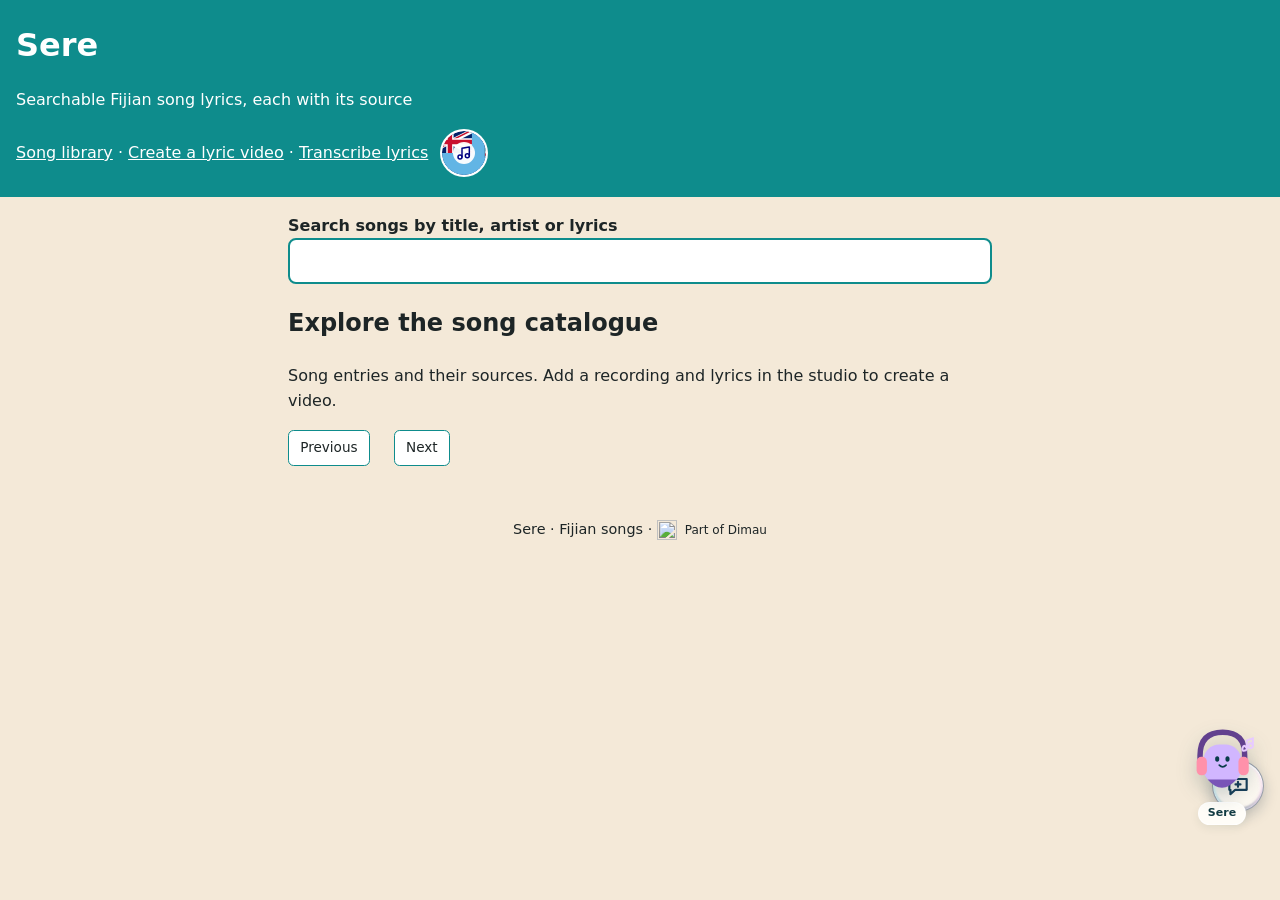
==== commit 3f45c9d1: "Keep Sere identity primary with quiet Dimau footer" ====
--- a/index.html
+++ b/index.html
@@ -1,45 +1,10 @@
-<!doctype html>
-<html lang="en">
-<head>
-<meta charset="utf-8"><meta name="viewport" content="width=device-width,initial-scale=1">
-<title>Sere — The sound of home</title>
-<meta name="description" content="Discover Fiji through music. Explore song stories, save your favourites and unwind with an original Sere listening experience.">
-<meta name="theme-color" content="#123e39"><meta name="robots" content="noindex,nofollow">
-<meta property="og:title" content="Sere — The sound of home"><meta property="og:description" content="Fijian songs, stories and a little island feeling."><meta property="og:image" content="/assets/lagoon.svg">
-<link rel="icon" type="image/svg+xml" href="assets/icon.svg"><link rel="stylesheet" href="style.css">
-<script src="songs.js" defer></script><script src="rights.js" defer></script><script src="app.js" defer></script>
+<!doctype html><html lang="en"><head><meta charset="utf-8"><meta name="viewport" content="width=device-width,initial-scale=1"><title>Sere</title><link rel="stylesheet" href="style.css"><link rel="stylesheet" href="/shared-music/launcher.css?v=20261026-1">
 </head>
-<body>
-<a class="skip" href="#main">Skip to content</a>
-<div class="preview-note">DESIGN PREVIEW <span>·</span> A new home for Sere. Publication awaits your approval.</div>
-<header class="site-header wrap">
-<a class="brand" href="#" aria-label="Sere home"><img src="assets/icon.svg" alt="" width="35" height="35"><span>sere<span class="brand-dot">.</span></span></a>
-<nav aria-label="Main navigation"><a class="nav-active" href="#discover">Discover</a><button id="saved-nav" type="button">Your collection <span id="saved-count">0</span></button><a href="#about">Our story <span aria-hidden="true">↗</span></a></nav>
-<span class="origin"><span aria-hidden="true">✳</span> MADE FOR THE ISLANDS</span>
-</header>
-<main id="main" class="wrap" tabindex="-1">
-<section class="hero" aria-labelledby="hero-title">
-<div class="hero-copy"><p class="eyebrow"><span class="small-line"></span> FIJI, IN EVERY NOTE</p><h1 id="hero-title">The sound<br>of <em>home.</em></h1><p class="hero-description">Songs that bring us closer.<br>Stories that carry us home.</p><div class="hero-actions"><a class="button primary" id="hero-discover" href="#discover">Explore available music <span aria-hidden="true">↗</span></a><button class="text-button" id="hero-play" type="button"><span class="play-round" aria-hidden="true">▶</span> A little island escape</button></div><p class="hero-footnote"><span aria-hidden="true">✺</span> Rooted in Fiji. Open to the world.</p></div>
-<div class="hero-art" id="hero-art"><img class="lagoon" src="assets/lagoon.svg" width="900" height="740" alt="Original illustration of a palm-fringed lagoon, green mountains and a coral sun"><div class="art-top"><span>SERE SESSIONS / 001</span><span aria-hidden="true">↗</span></div><div class="vinyl" aria-hidden="true"><div class="record-label"><span>SERE ORIGINAL</span><strong>lagoon<br>01</strong><span>88 BPM · ISLAND DAYDREAM</span></div></div><span class="art-side" aria-hidden="true">A MOMENT, JUST FOR YOU</span><div class="art-bottom"><span class="art-capsule"><span class="status-dot"></span> ORIGINAL INSTRUMENTAL</span><button id="art-play" type="button" class="art-play" aria-label="Play Lagoon 01">▶</button></div></div>
-</section>
-<div class="culture-strip" aria-label="Sere values"><span>Music <i>connects.</i></span><span class="strip-flower" aria-hidden="true">✳</span><span>Stories <i>stay.</i></span><span class="strip-flower" aria-hidden="true">✳</span><span>Fiji <i>feels like home.</i></span></div>
-<section id="discover" class="discovery" aria-labelledby="discover-title">
-<div class="section-heading"><div><p class="eyebrow">A SMALL COLLECTION. A DEEP CONNECTION.</p><h2 id="discover-title">Find your island feeling<span class="green-dot">.</span></h2></div><span class="collection-number">01 — 05</span></div>
-<div class="search-row"><div class="search-box"><span aria-hidden="true">⌕</span><label class="sr-only" for="q">Search songs by title, artist or credit</label><input id="q" type="search" placeholder="A song, an artist, a memory…" autocomplete="off"><button id="clear-search" type="button" aria-label="Clear search" hidden>×</button></div><label class="sort-label" for="sort">Sort by <select id="sort"><option value="featured">Featured</option><option value="az">Title A–Z</option></select></label></div>
-<div class="filter-row"><div class="filters" role="group" aria-label="Filter collection"><button class="chip active" data-filter="all" aria-pressed="true">All songs <span>5</span></button><button class="chip" data-filter="available" aria-pressed="false">Available to play</button><button class="chip" data-filter="pending" aria-pressed="false">Rights pending</button><button class="chip" data-filter="saved" aria-pressed="false">Saved <span aria-hidden="true">♡</span></button></div><p id="count" class="count" role="status" aria-live="polite"></p></div>
-<div id="songs" class="song-grid"></div>
-<div id="empty" class="empty" hidden><span aria-hidden="true">⌕</span><h3>No songs here just yet</h3><p id="empty-copy">Try another title or artist, or explore the whole collection.</p><button id="reset" class="button primary" type="button">Explore all songs</button></div>
-<noscript><link rel="stylesheet" href="noscript.css"><p class="notice">Enable JavaScript for interactive search and saved songs. The original instrumental is available below. Existing references: <a href="https://www.foreignaffairs.gov.fj/fiji-embassy-in-brussels-belgium/national-anthem-of-fiji/">Meda Dau Doka</a>, <a href="https://en.wikipedia.org/wiki/Isa_Lei">Isa Lei</a>, <a href="https://traditionalfijiansongs.wordpress.com/2019/05/12/bula-maleya/">Bula Maleya</a>, <a href="https://www.youtube.com/watch?v=ndhne14rzJs">Loma ni Buca</a>.</p></noscript>
-<p class="collection-note"><span aria-hidden="true">◈</span> Every song has a story. Every creator deserves their credit. <a href="#about">How we care for the music <span aria-hidden="true">↗</span></a></p>
-</section>
-<section class="session" id="session" aria-labelledby="session-title"><div class="session-copy"><p class="eyebrow">PRESS PLAY. TAKE A BREATH.</p><h2 id="session-title">A little less rush.<br>A little more <em>island.</em></h2><p>Settle into Lagoon 01, an original instrumental made for this space. Let the sound paint the view.</p><button class="button light" id="session-play" type="button">Play Lagoon 01 <span aria-hidden="true">▶</span></button><p class="session-meta">Sere Studio · 0:24 · 88 BPM · No vocals or samples</p></div><div class="session-visual" id="session-visual"><span class="visual-label">LIVE AUDIO VISUALISER</span><div class="visual-sun" aria-hidden="true"></div><canvas id="visualiser" width="600" height="230" aria-label="Audio spectrum visualisation, decorative"></canvas><p class="visual-prompt" id="visual-prompt">Press play to bring the view to life</p><div class="visual-controls"><div role="group" aria-label="Visualiser colour"><button class="scene active" data-scene="lagoon" aria-pressed="true">Lagoon</button><button class="scene" data-scene="sunset" aria-pressed="false">Sunset</button><button class="scene" data-scene="night" aria-pressed="false">Night</button></div><button id="motion" class="motion" type="button" aria-pressed="false">Pause visuals</button></div></div></section>
-<section class="about" id="about" aria-labelledby="about-title"><div><p class="eyebrow">MORE THAN A PLAYLIST</p><h2 id="about-title">For the songs<br>we carry with us.</h2></div><div><p class="about-lead">From a farewell shared across the ocean to a familiar melody far from home. Sere is a place to discover Fiji through its music.</p><p>We start with four song stories and one new instrumental. Original artwork gives each song its own space, without borrowing album covers or recordings.</p><details><summary>Our music &amp; sources</summary><p>“Available to play” means Sere has an original or documented licensed recording. “Rights pending” means you can explore the song’s credits and reference, while lyrics, translations and recordings stay out of this preview until rights evidence is recorded. A source link is attribution, not a licence. The supplied catalogue is preserved in the repository.</p><p>Lagoon 01 is a new, computer-sequenced instrumental, without samples, vocals or a traditional-song claim. The illustrations and abstract cover designs were created for Sere.</p></details></div></section>
-<footer><a class="brand" href="#" aria-label="Sere home">sere<span class="brand-dot">.</span></a><p>Fijian roots. A world of connection.</p><span>BY DIMAU <span aria-hidden="true">↗</span></span></footer>
-</main>
-<div class="player" role="region" aria-label="Music player"><div class="now-playing"><div class="mini-cover" aria-hidden="true">s.</div><div><strong>Lagoon 01</strong><span>Sere Studio · Original instrumental</span></div></div><button id="player-play" class="transport" type="button" aria-label="Play Lagoon 01">▶</button><div class="seek-group"><output id="elapsed" for="seek">0:00</output><label class="sr-only" for="seek">Playback position</label><input id="seek" type="range" min="0" max="24" step="0.1" value="0" aria-valuetext="0 minutes 0 seconds"><span id="duration">0:24</span></div><div class="volume-group"><button id="mute" type="button" aria-label="Mute audio" aria-pressed="false">♪</button><label class="sr-only" for="volume">Volume</label><input id="volume" type="range" min="0" max="1" step="0.05" value="0.7"></div><span class="player-original">ORIGINAL AUDIO</span></div>
-<audio id="audio" src="assets/lagoon-01.mp3" preload="none" controls hidden></audio>
-<dialog id="song-dialog" aria-labelledby="dialog-title"><button id="close-dialog" class="dialog-close" type="button" aria-label="Close song details">×</button><div id="dialog-content"></div></dialog>
-<p class="toast" id="toast" role="status" aria-live="polite"></p>
-<script src="/dimau-connect.js?v=20261025" data-app="sere" data-label="Sere" defer></script>
+<body><a class="skip" href="#main">Skip to content</a><header><h1>Sere</h1><p>Searchable Fijian song lyrics, each with its source</p><div class="shared-music-header-actions"><nav aria-label="Main"><a href="index.html" aria-current="page">Song library</a> · <a href="studio.html">Create a lyric video</a> · <a href="studio.html?output=lyrics">Transcribe lyrics</a></nav><span data-shared-music-slot></span></div></header>
+<main id="main"><label for="q">Search songs by title, artist or lyrics</label><input id="q" type="search" autocomplete="off"><p id="count" aria-live="polite"></p><ul id="list"></ul><div id="songs"></div><section aria-labelledby="catalogue-heading"><h2 id="catalogue-heading">Explore the song catalogue</h2><p id="catalogue-overview">Song entries and their sources. Add a recording and lyrics in the studio to create a video.</p><p id="catalogue-count" aria-live="polite"></p><nav class="catalogue-pages" aria-label="Catalogue pages"><button type="button" id="catalogue-previous" aria-controls="catalogue">Previous</button><span id="catalogue-page"></span><button type="button" id="catalogue-next" aria-controls="catalogue">Next</button></nav><div id="catalogue"></div></section></main>
+<footer>Sere · Fijian songs · <span data-dimau-endorsement><img src="https://dimau-ops.vercel.app/dimau-owner-logo-20260920.png" alt="" width="20" height="20"><span>Part of Dimau</span></span></footer>
+<script src="songs.js"></script><script src="catalogue.js"></script><script src="app.js"></script><script src="/dimau-companion.js?v=20261025b" data-app="sere" defer></script>
+<script src="/dimau-connect.js?v=20261025-video" data-app="sere" data-label="Sere" defer></script>
+<script src="/shared-music/launcher.js?v=20261026-1" defer></script>
 </body></html>
 
--- a/style.css
+++ b/style.css
@@ -12,3 +12,6 @@
 
 /* Keep the optional public music entry beside native lyrics navigation. */
 .shared-music-header-actions{display:flex;align-items:center;flex-wrap:wrap;gap:12px}
+
+/* Quiet parent endorsement in the existing native footer. */
+[data-dimau-endorsement]{display:inline-flex;min-height:32px;align-items:center;gap:8px;font-size:12px;line-height:1.4;vertical-align:middle;color:inherit}[data-dimau-endorsement] img{display:block;width:20px;height:20px;max-width:none;object-fit:contain;flex:none;margin:0;border:0;box-shadow:none}
--- a/shared-music/launcher.css
+++ b/shared-music/launcher.css
@@ -0,0 +1 @@
+[data-shared-music-slot]{display:inline-flex;align-items:center;justify-content:center;min-width:48px;min-height:48px;vertical-align:middle}.dsm-launcher-button{display:inline-grid;place-items:center;width:48px;height:48px;min-width:48px;min-height:48px;padding:2px;border:0;border-radius:50%;background:#fff;color:#10324d;cursor:pointer}.dsm-launcher-button img{display:block;width:44px;height:44px;border-radius:50%;animation:dsm-spin 12s linear infinite;animation-play-state:paused}.dsm-launcher-button[data-shared-music-playing=true] img{animation-play-state:running}.dsm-launcher-button:focus-visible{outline:3px solid #006b8c;outline-offset:3px}.dsm-launcher-button[data-shared-music-error]{outline:2px solid #a13b19}@keyframes dsm-spin{to{transform:rotate(360deg)}}@media(prefers-reduced-motion:reduce){.dsm-launcher-button img{animation:none}}
